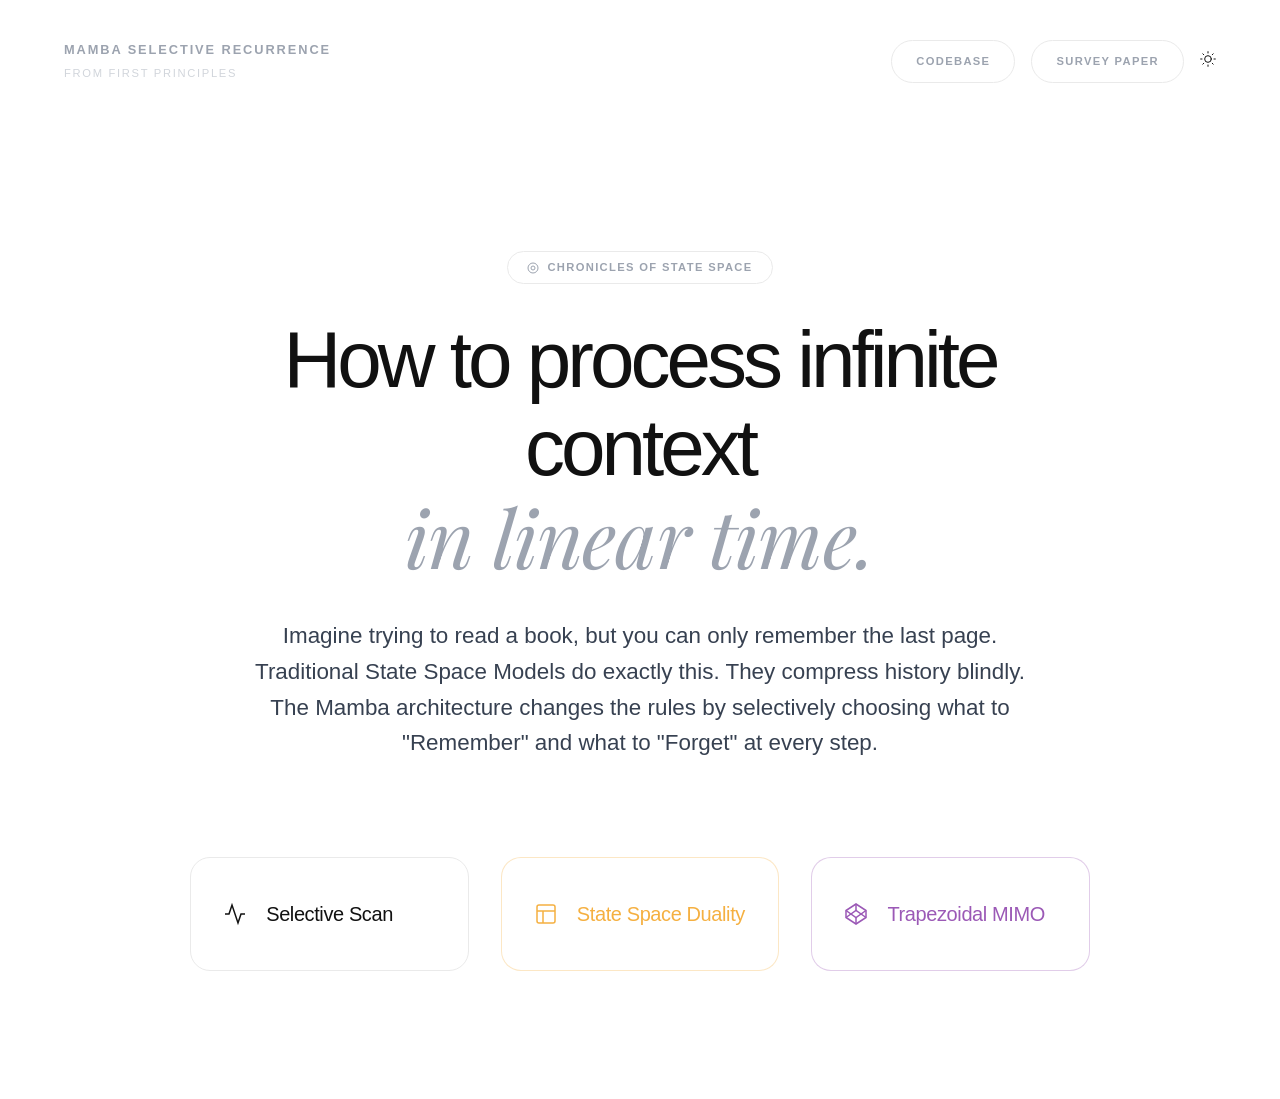
==== docs/index.html @ 4494acc4 "add explanation site" ====
<!DOCTYPE html>
<html lang="en">
<head>
  <meta charset="UTF-8">
  <meta name="viewport" content="width=device-width, initial-scale=1.0">
  <title>AETHER: Mamba Evolution</title>
  <link rel="stylesheet" href="style.css">
</head>
<body>

  <header class="header">
    <div class="logo-block">
      <span class="logo-main">Mamba Selective Recurrence</span>
      <span class="logo-sub">From First Principles</span>
    </div>
    <div class="nav-actions">
      <a href="https://github.com/state-spaces/mamba" target="_blank" class="btn-pill">Codebase</a>
      <a href="#" class="btn-pill">Survey Paper</a>
      <div class="btn-icon">
        <svg width="16" height="16" viewBox="0 0 24 24" fill="none" stroke="currentColor" stroke-width="1.5" stroke-linecap="round" stroke-linejoin="round"><circle cx="12" cy="12" r="5"></circle><line x1="12" y1="1" x2="12" y2="3"></line><line x1="12" y1="21" x2="12" y2="23"></line><line x1="4.22" y1="4.22" x2="5.64" y2="5.64"></line><line x1="18.36" y1="18.36" x2="19.78" y2="19.78"></line><line x1="1" y1="12" x2="3" y2="12"></line><line x1="21" y1="12" x2="23" y2="12"></line><line x1="4.22" y1="19.78" x2="5.64" y2="18.36"></line><line x1="18.36" y1="5.64" x2="19.78" y2="4.22"></line></svg>
      </div>
    </div>
  </header>

  <main class="container">
    <div class="hero-badge">
      <svg width="12" height="12" viewBox="0 0 24 24" fill="none" stroke="currentColor" stroke-width="2"><circle cx="12" cy="12" r="10"></circle><circle cx="12" cy="12" r="4"></circle></svg>
      Chronicles of State Space
    </div>
    
    <h1 class="hero-title">How to process infinite context<br><em>in linear time.</em></h1>
    
    <p class="hero-desc">
      Imagine trying to read a book, but you can only remember the last page. Traditional State Space Models do exactly this. They compress history blindly. The Mamba architecture changes the rules by selectively choosing what to "Remember" and what to "Forget" at every step.
    </p>

    <div class="cards-grid">
      <!-- Card 1 -->
      <a href="mamba-1/index.html" class="flat-card" style="color: var(--text-main);">
        <svg class="card-icon" viewBox="0 0 24 24" fill="none" stroke="currentColor"><polyline points="22 12 18 12 15 21 9 3 6 12 2 12"></polyline></svg>
        <span class="card-title">Selective Scan</span>
      </a>

      <!-- Card 2 -->
      <a href="mamba-2/index.html" class="flat-card" style="color: var(--accent-amber); border-color: rgba(245, 176, 65, 0.3);">
        <svg class="card-icon" viewBox="0 0 24 24" fill="none" stroke="currentColor"><rect x="3" y="3" width="18" height="18" rx="2" ry="2"></rect><line x1="3" y1="9" x2="21" y2="9"></line><line x1="9" y1="21" x2="9" y2="9"></line></svg>
        <span class="card-title" style="color: var(--accent-amber);">State Space Duality</span>
      </a>

      <!-- Card 3 -->
      <a href="mamba-3/index.html" class="flat-card" style="color: var(--accent-purple); border-color: rgba(155, 89, 182, 0.3);">
        <svg class="card-icon" viewBox="0 0 24 24" fill="none" stroke="currentColor"><polygon points="12 2 22 8.5 22 15.5 12 22 2 15.5 2 8.5 12 2"></polygon><line x1="12" y1="22" x2="12" y2="15.5"></line><polyline points="22 8.5 12 15.5 2 8.5"></polyline><polyline points="2 15.5 12 8.5 22 15.5"></polyline><line x1="12" y1="2" x2="12" y2="8.5"></line></svg>
        <span class="card-title" style="color: var(--accent-purple);">Trapezoidal MIMO</span>
      </a>
    </div>
  </main>

</body>
</html>
---- docs/style.css ----
/* AETHER: Pedagogical Long-Form Reading Style */

@import url('https://fonts.googleapis.com/css2?family=Playfair+Display:ital@1&display=swap');

:root {
  --bg-pure: #ffffff;
  --text-main: #111111;
  --text-soft: #374151;
  --text-lighter: #9ca3af;
  --border-light: #eaeaea;
  
  --accent-amber: #f5b041;
  --accent-cyan: #00bcd4;
  --accent-purple: #9b59b6;

  /* Classic native Apple typography */
  --font-sans: -apple-system, BlinkMacSystemFont, "Helvetica Neue", "Segoe UI", Roboto, sans-serif;
  --font-serif-italic: "Playfair Display", Georgia, serif;
  --font-mono: ui-monospace, SFMono-Regular, "SF Mono", Menlo, Consolas, monospace;
}

* {
  box-sizing: border-box;
  margin: 0;
  padding: 0;
  -webkit-font-smoothing: antialiased;
  -moz-osx-font-smoothing: grayscale;
}

body {
  background-color: var(--bg-pure);
  color: var(--text-main);
  font-family: var(--font-sans);
  line-height: 1.6;
  overflow-x: hidden;
}

/* Minimalist Floating Header */
.header {
  display: flex;
  justify-content: space-between;
  align-items: center;
  padding: 2.5rem 4rem;
  background: transparent;
  width: 100%;
}

.logo-block {
  display: flex;
  flex-direction: column;
}

.logo-main {
  font-size: 0.8rem;
  font-weight: 600;
  letter-spacing: 0.15em;
  color: var(--text-lighter);
  text-transform: uppercase;
}

.logo-sub {
  font-size: 0.7rem;
  font-weight: 500;
  color: #d1d5db;
  letter-spacing: 0.15em;
  text-transform: uppercase;
  margin-top: 0.3rem;
}

.nav-actions {
  display: flex;
  gap: 1rem;
  align-items: center;
}

.btn-pill {
  font-family: var(--font-sans);
  font-size: 0.7rem;
  font-weight: 600;
  text-transform: uppercase;
  letter-spacing: 0.12em;
  padding: 0.7rem 1.5rem;
  border: 1px solid var(--border-light);
  border-radius: 999px;
  color: var(--text-lighter);
  background: var(--bg-pure);
  cursor: pointer;
  text-decoration: none;
  transition: all 0.2s ease;
  display: inline-flex;
  align-items: center;
  justify-content: center;
}

.btn-pill:hover, .btn-pill.active {
  border-color: var(--text-main);
  color: var(--text-main);
}

.container {
  max-width: 1000px;
  margin: 0 auto;
  padding: 8rem 2rem;
  text-align: center;
}

/* Central Badge */
.hero-badge {
  display: inline-flex;
  align-items: center;
  gap: 0.5rem;
  padding: 0.4rem 1.2rem;
  border: 1px solid var(--border-light);
  border-radius: 999px;
  font-size: 0.7rem;
  font-weight: 600;
  text-transform: uppercase;
  letter-spacing: 0.12em;
  color: var(--text-lighter);
  margin-bottom: 2rem;
}

/* Mixed Typography Title */
.hero-title {
  font-family: var(--font-sans);
  font-size: 5rem;
  font-weight: 300;
  line-height: 1.1;
  color: var(--text-main);
  letter-spacing: -0.05em;
  margin-bottom: 2rem;
}

.hero-title em {
  font-family: var(--font-serif-italic);
  font-style: italic;
  font-weight: 400;
  color: var(--text-lighter);
  letter-spacing: -0.01em;
}

/* Thin Description */
.hero-desc {
  font-size: 1.4rem;
  font-weight: 300;
  color: var(--text-soft);
  max-width: 800px;
  margin: 0 auto 6rem;
  line-height: 1.6;
}

.cards-grid {
  display: grid;
  grid-template-columns: repeat(3, 1fr);
  gap: 2rem;
  max-width: 900px;
  margin: 0 auto;
}

.flat-card {
  background: var(--bg-pure);
  border: 1px solid var(--border-light);
  border-radius: 20px;
  padding: 2.5rem 2rem;
  display: flex;
  align-items: center;
  justify-content: flex-start;
  gap: 1.2rem;
  text-decoration: none;
  transition: all 0.2s ease;
}

.flat-card:hover { border-color: var(--text-lighter); }
.card-icon { width: 24px; height: 24px; stroke-width: 1.5; }
.card-title { font-size: 1.25rem; font-weight: 300; letter-spacing: -0.02em; }

/* ARTICLE LAYOUT */
.article-container {
  max-width: 720px;
  margin: 0 auto;
  padding: 4rem 2rem 10rem;
}

.article-container h1 {
  font-family: var(--font-sans);
  font-weight: 300;
  font-size: 4rem;
  letter-spacing: -0.05em;
  line-height: 1.1;
  margin-bottom: 4rem;
  text-align: center;
}

.article-container h1 em {
  font-family: var(--font-serif-italic);
  font-weight: 400;
  color: var(--text-lighter);
}

.article-container h2 {
  font-family: var(--font-sans);
  font-size: 1.75rem;
  font-weight: 400;
  color: var(--text-main);
  margin: 5rem 0 1.5rem;
  letter-spacing: -0.03em;
}

.article-container p {
  font-size: 1.2rem;
  font-weight: 300;
  color: var(--text-soft);
  line-height: 1.8;
  margin-bottom: 1.5rem;
}

.article-container strong {
  font-weight: 500;
  color: var(--text-main);
}

.katex-display {
  background: transparent;
  padding: 1.5rem 0;
  margin: 2rem 0;
  text-align: center;
}

.katex { font-size: 1.1em; color: var(--text-main); }

/* Static Minimal Figures */
.static-figure {
  margin: 4rem 0;
  padding: 3rem;
  background: var(--bg-pure);
  border: 1px solid var(--border-light);
  border-radius: 24px;
  display: flex;
  flex-direction: column;
  align-items: center;
  justify-content: center;
}

.figure-caption {
  margin-top: 2rem;
  font-size: 0.85rem;
  font-weight: 400;
  color: var(--text-lighter);
  text-transform: uppercase;
  letter-spacing: 0.1em;
}
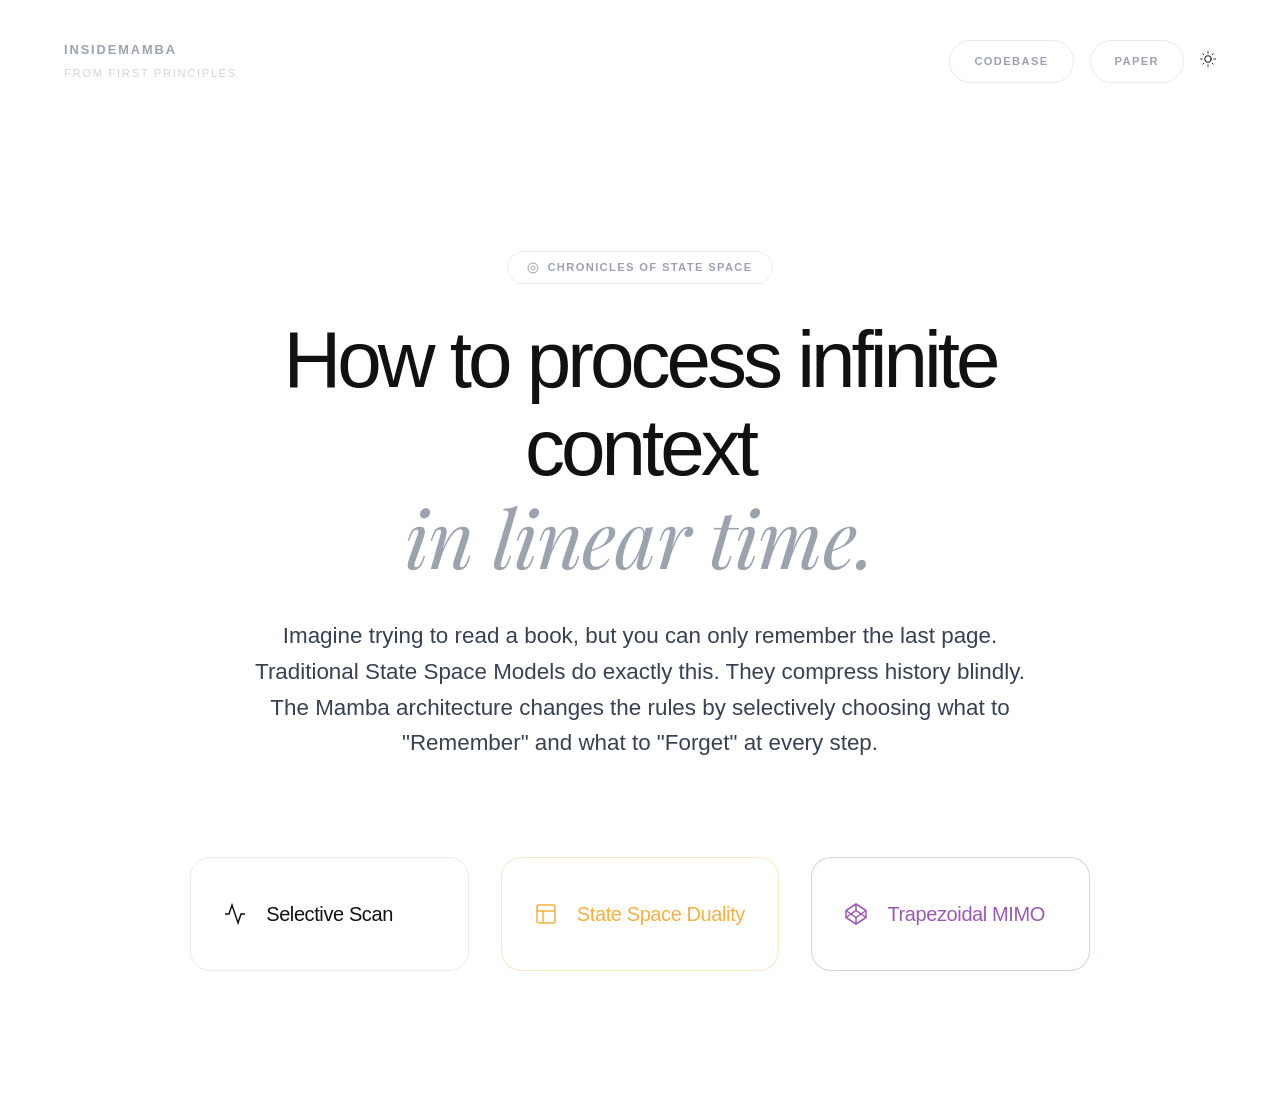
==== commit 00995cff: "fix deployment errors" ====
--- a/docs/index.html
+++ b/docs/index.html
@@ -3,19 +3,19 @@
 <head>
   <meta charset="UTF-8">
   <meta name="viewport" content="width=device-width, initial-scale=1.0">
-  <title>AETHER: Mamba Evolution</title>
+  <title>InsideMamba: Mamba Evolution</title>
   <link rel="stylesheet" href="style.css">
 </head>
 <body>
 
   <header class="header">
     <div class="logo-block">
-      <span class="logo-main">Mamba Selective Recurrence</span>
+      <span class="logo-main">InsideMamba</span>
       <span class="logo-sub">From First Principles</span>
     </div>
     <div class="nav-actions">
-      <a href="https://github.com/state-spaces/mamba" target="_blank" class="btn-pill">Codebase</a>
-      <a href="#" class="btn-pill">Survey Paper</a>
+      <a href="https://github.com/varun29-git/InsideMamba" target="_blank" class="btn-pill">Codebase</a>
+      <a href="https://arxiv.org/abs/2312.00752" target="_blank" class="btn-pill">Paper</a>
       <div class="btn-icon">
         <svg width="16" height="16" viewBox="0 0 24 24" fill="none" stroke="currentColor" stroke-width="1.5" stroke-linecap="round" stroke-linejoin="round"><circle cx="12" cy="12" r="5"></circle><line x1="12" y1="1" x2="12" y2="3"></line><line x1="12" y1="21" x2="12" y2="23"></line><line x1="4.22" y1="4.22" x2="5.64" y2="5.64"></line><line x1="18.36" y1="18.36" x2="19.78" y2="19.78"></line><line x1="1" y1="12" x2="3" y2="12"></line><line x1="21" y1="12" x2="23" y2="12"></line><line x1="4.22" y1="19.78" x2="5.64" y2="18.36"></line><line x1="18.36" y1="5.64" x2="19.78" y2="4.22"></line></svg>
       </div>
--- a/docs/style.css
+++ b/docs/style.css
@@ -1,4 +1,4 @@
-/* AETHER: Pedagogical Long-Form Reading Style */
+/* InsideMamba: Pedagogical Long-Form Reading Style */
 
 @import url('https://fonts.googleapis.com/css2?family=Playfair+Display:ital@1&display=swap');
 
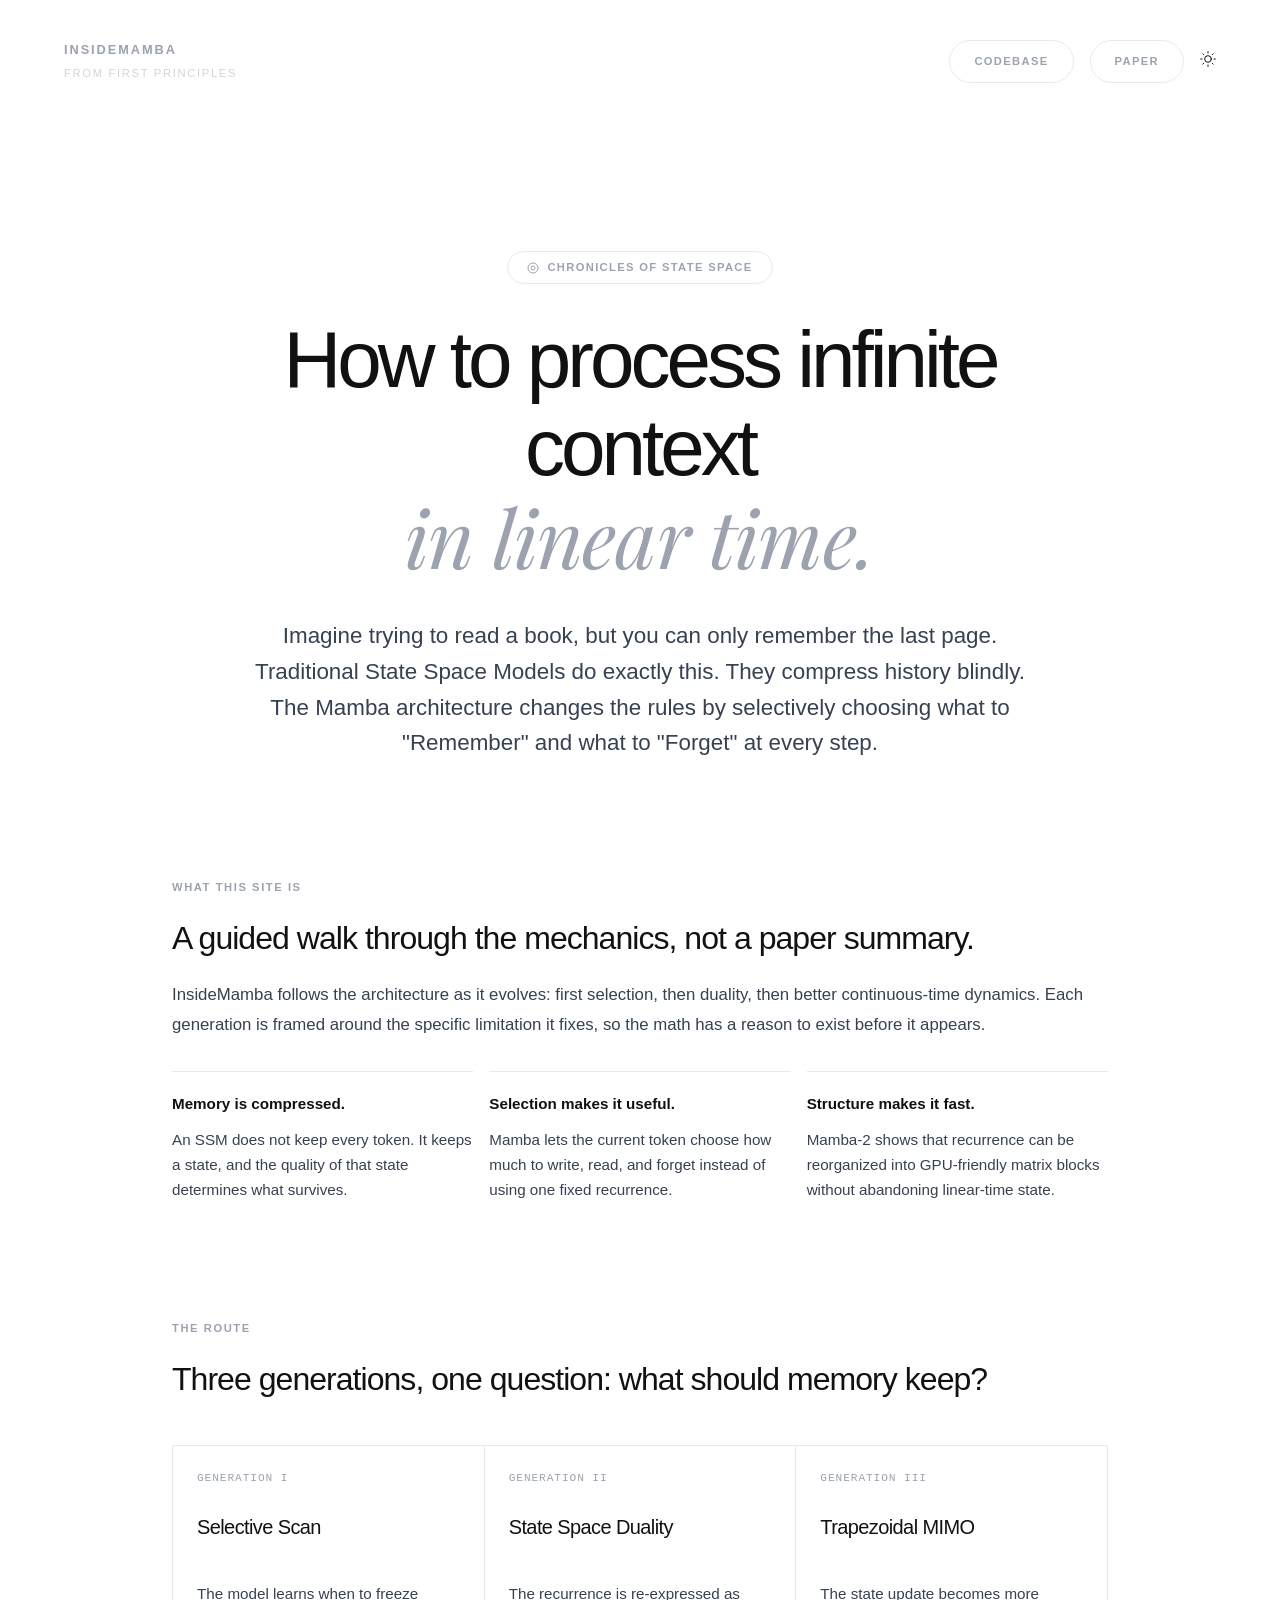
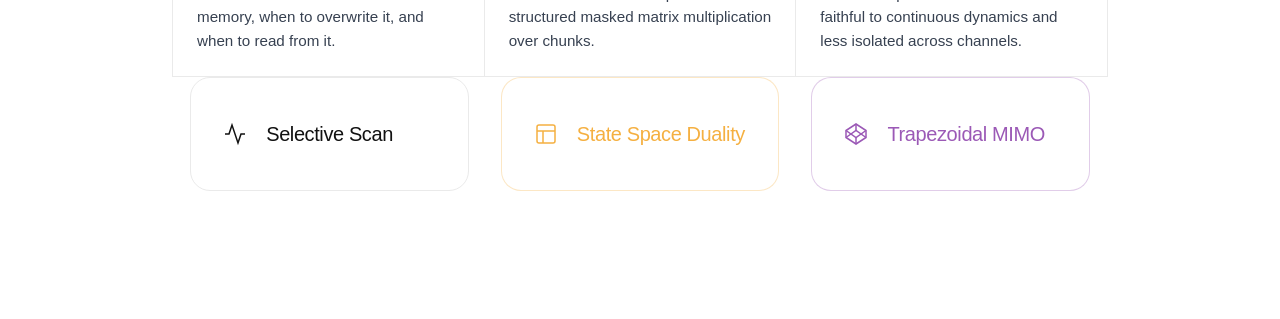
==== commit f1e84246: "add more context to the site" ====
--- a/docs/index.html
+++ b/docs/index.html
@@ -4,6 +4,7 @@
   <meta charset="UTF-8">
   <meta name="viewport" content="width=device-width, initial-scale=1.0">
   <title>InsideMamba: Mamba Evolution</title>
+  <link rel="icon" href="favicon.svg" type="image/svg+xml">
   <link rel="stylesheet" href="style.css">
 </head>
 <body>
@@ -34,6 +35,51 @@
       Imagine trying to read a book, but you can only remember the last page. Traditional State Space Models do exactly this. They compress history blindly. The Mamba architecture changes the rules by selectively choosing what to "Remember" and what to "Forget" at every step.
     </p>
 
+    <section class="landing-section">
+      <span class="section-kicker">What this site is</span>
+      <h2>A guided walk through the mechanics, not a paper summary.</h2>
+      <p>
+        InsideMamba follows the architecture as it evolves: first selection, then duality, then better continuous-time dynamics. Each generation is framed around the specific limitation it fixes, so the math has a reason to exist before it appears.
+      </p>
+
+      <div class="thesis-grid">
+        <div class="thesis-card">
+          <strong>Memory is compressed.</strong>
+          <span>An SSM does not keep every token. It keeps a state, and the quality of that state determines what survives.</span>
+        </div>
+        <div class="thesis-card">
+          <strong>Selection makes it useful.</strong>
+          <span>Mamba lets the current token choose how much to write, read, and forget instead of using one fixed recurrence.</span>
+        </div>
+        <div class="thesis-card">
+          <strong>Structure makes it fast.</strong>
+          <span>Mamba-2 shows that recurrence can be reorganized into GPU-friendly matrix blocks without abandoning linear-time state.</span>
+        </div>
+      </div>
+    </section>
+
+    <section class="landing-section">
+      <span class="section-kicker">The route</span>
+      <h2>Three generations, one question: what should memory keep?</h2>
+      <div class="journey-map">
+        <a href="mamba-1/index.html" class="journey-step">
+          <small>Generation I</small>
+          <strong>Selective Scan</strong>
+          <span>The model learns when to freeze memory, when to overwrite it, and when to read from it.</span>
+        </a>
+        <a href="mamba-2/index.html" class="journey-step">
+          <small>Generation II</small>
+          <strong>State Space Duality</strong>
+          <span>The recurrence is re-expressed as structured masked matrix multiplication over chunks.</span>
+        </a>
+        <a href="mamba-3/index.html" class="journey-step">
+          <small>Generation III</small>
+          <strong>Trapezoidal MIMO</strong>
+          <span>The state update becomes more faithful to continuous dynamics and less isolated across channels.</span>
+        </a>
+      </div>
+    </section>
+
     <div class="cards-grid">
       <!-- Card 1 -->
       <a href="mamba-1/index.html" class="flat-card" style="color: var(--text-main);">
--- a/docs/style.css
+++ b/docs/style.css
@@ -174,6 +174,120 @@
 .card-icon { width: 24px; height: 24px; stroke-width: 1.5; }
 .card-title { font-size: 1.25rem; font-weight: 300; letter-spacing: -0.02em; }
 
+.landing-section {
+  margin-top: 7rem;
+  text-align: left;
+}
+
+.landing-section h2 {
+  font-size: 2rem;
+  font-weight: 400;
+  letter-spacing: -0.03em;
+  margin-bottom: 1rem;
+}
+
+.landing-section p {
+  color: var(--text-soft);
+  font-size: 1.05rem;
+  font-weight: 300;
+  line-height: 1.75;
+}
+
+.section-kicker {
+  display: inline-block;
+  font-size: 0.7rem;
+  font-weight: 700;
+  letter-spacing: 0.14em;
+  text-transform: uppercase;
+  color: var(--text-lighter);
+  margin-bottom: 1rem;
+}
+
+.thesis-grid {
+  display: grid;
+  grid-template-columns: repeat(3, 1fr);
+  gap: 1rem;
+  margin-top: 2rem;
+}
+
+.thesis-card {
+  border-top: 1px solid var(--border-light);
+  padding-top: 1.25rem;
+}
+
+.thesis-card strong {
+  display: block;
+  color: var(--text-main);
+  font-size: 0.95rem;
+  font-weight: 600;
+  margin-bottom: 0.65rem;
+}
+
+.thesis-card span {
+  color: var(--text-soft);
+  display: block;
+  font-size: 0.95rem;
+  font-weight: 300;
+  line-height: 1.65;
+}
+
+.journey-map {
+  display: grid;
+  grid-template-columns: repeat(3, minmax(0, 1fr));
+  gap: 1px;
+  margin-top: 2.5rem;
+  border: 1px solid var(--border-light);
+  background: var(--border-light);
+}
+
+.journey-step {
+  display: flex;
+  flex-direction: column;
+  min-height: 230px;
+  padding: 1.5rem;
+  background: var(--bg-pure);
+  color: var(--text-main);
+  text-decoration: none;
+  transition: background 0.2s ease;
+}
+
+.journey-step:hover {
+  background: #fafafa;
+}
+
+.journey-step small {
+  color: var(--text-lighter);
+  font-family: var(--font-mono);
+  font-size: 0.7rem;
+  letter-spacing: 0.08em;
+  text-transform: uppercase;
+}
+
+.journey-step strong {
+  margin-top: 1.4rem;
+  font-size: 1.25rem;
+  font-weight: 400;
+  letter-spacing: -0.03em;
+}
+
+.journey-step span {
+  margin-top: auto;
+  color: var(--text-soft);
+  font-size: 0.95rem;
+  font-weight: 300;
+  line-height: 1.55;
+}
+
+.mini-equation {
+  margin-top: 2rem;
+  padding: 1.4rem;
+  border: 1px solid var(--border-light);
+  color: var(--text-soft);
+  font-family: var(--font-mono);
+  font-size: 0.95rem;
+  line-height: 1.8;
+}
+
 /* ARTICLE LAYOUT */
 .article-container {
   max-width: 720px;
@@ -249,3 +363,162 @@
   text-transform: uppercase;
   letter-spacing: 0.1em;
 }
+
+.static-figure.wide {
+  width: min(920px, calc(100vw - 4rem));
+  margin-left: 50%;
+  transform: translateX(-50%);
+}
+
+.static-figure svg {
+  max-width: 100%;
+  height: auto;
+}
+
+.diagram-title {
+  align-self: stretch;
+  display: flex;
+  justify-content: space-between;
+  gap: 1rem;
+  margin-bottom: 2rem;
+  color: var(--text-lighter);
+  font-family: var(--font-mono);
+  font-size: 0.75rem;
+  letter-spacing: 0.08em;
+  text-transform: uppercase;
+}
+
+.synthesis {
+  margin-top: 6rem;
+  padding-top: 2.5rem;
+  border-top: 1px solid var(--border-light);
+}
+
+.synthesis h2 {
+  margin-top: 0;
+}
+
+.synthesis-grid {
+  display: grid;
+  grid-template-columns: repeat(3, 1fr);
+  gap: 1rem;
+  margin-top: 2rem;
+}
+
+.synthesis-item {
+  border-left: 1px solid var(--border-light);
+  padding-left: 1rem;
+}
+
+.synthesis-item strong {
+  display: block;
+  margin-bottom: 0.5rem;
+}
+
+.synthesis-item span {
+  color: var(--text-soft);
+  font-size: 0.95rem;
+  font-weight: 300;
+  line-height: 1.6;
+}
+
+.scan-token,
+.scan-block,
+.orbit-dot,
+.mimo-signal {
+  animation-duration: 4s;
+  animation-iteration-count: infinite;
+  animation-timing-function: ease-in-out;
+}
+
+.scan-token {
+  animation-name: tokenPulse;
+}
+
+.scan-block {
+  animation-name: blockPulse;
+}
+
+.orbit-dot {
+  transform-origin: 320px 120px;
+  animation-name: orbitState;
+  animation-timing-function: linear;
+}
+
+.mimo-signal {
+  animation-name: signalFlow;
+}
+
+.delay-1 { animation-delay: 0.4s; }
+.delay-2 { animation-delay: 0.8s; }
+.delay-3 { animation-delay: 1.2s; }
+.delay-4 { animation-delay: 1.6s; }
+
+@keyframes tokenPulse {
+  0%, 100% { opacity: 0.35; stroke-width: 1.5; }
+  45%, 60% { opacity: 1; stroke-width: 3; }
+}
+
+@keyframes blockPulse {
+  0%, 100% { opacity: 0.18; }
+  50% { opacity: 0.65; }
+}
+
+@keyframes orbitState {
+  from { transform: rotate(0deg); }
+  to { transform: rotate(360deg); }
+}
+
+@keyframes signalFlow {
+  0%, 100% { opacity: 0.2; stroke-dashoffset: 60; }
+  50% { opacity: 0.95; stroke-dashoffset: 0; }
+}
+
+@media (max-width: 820px) {
+  .header {
+    align-items: flex-start;
+    flex-direction: column;
+    gap: 1.5rem;
+    padding: 1.5rem;
+  }
+
+  .nav-actions {
+    flex-wrap: wrap;
+  }
+
+  .container {
+    padding: 4rem 1.25rem;
+  }
+
+  .hero-title {
+    font-size: 3rem;
+  }
+
+  .hero-desc {
+    font-size: 1.1rem;
+    margin-bottom: 3rem;
+  }
+
+  .cards-grid,
+  .thesis-grid,
+  .journey-map,
+  .synthesis-grid {
+    grid-template-columns: 1fr;
+  }
+
+  .article-container h1 {
+    font-size: 2.8rem;
+  }
+
+  .article-container p {
+    font-size: 1.05rem;
+  }
+
+  .static-figure,
+  .static-figure.wide {
+    padding: 1.25rem;
+    width: 100%;
+    margin-left: 0;
+    transform: none;
+  }
+}
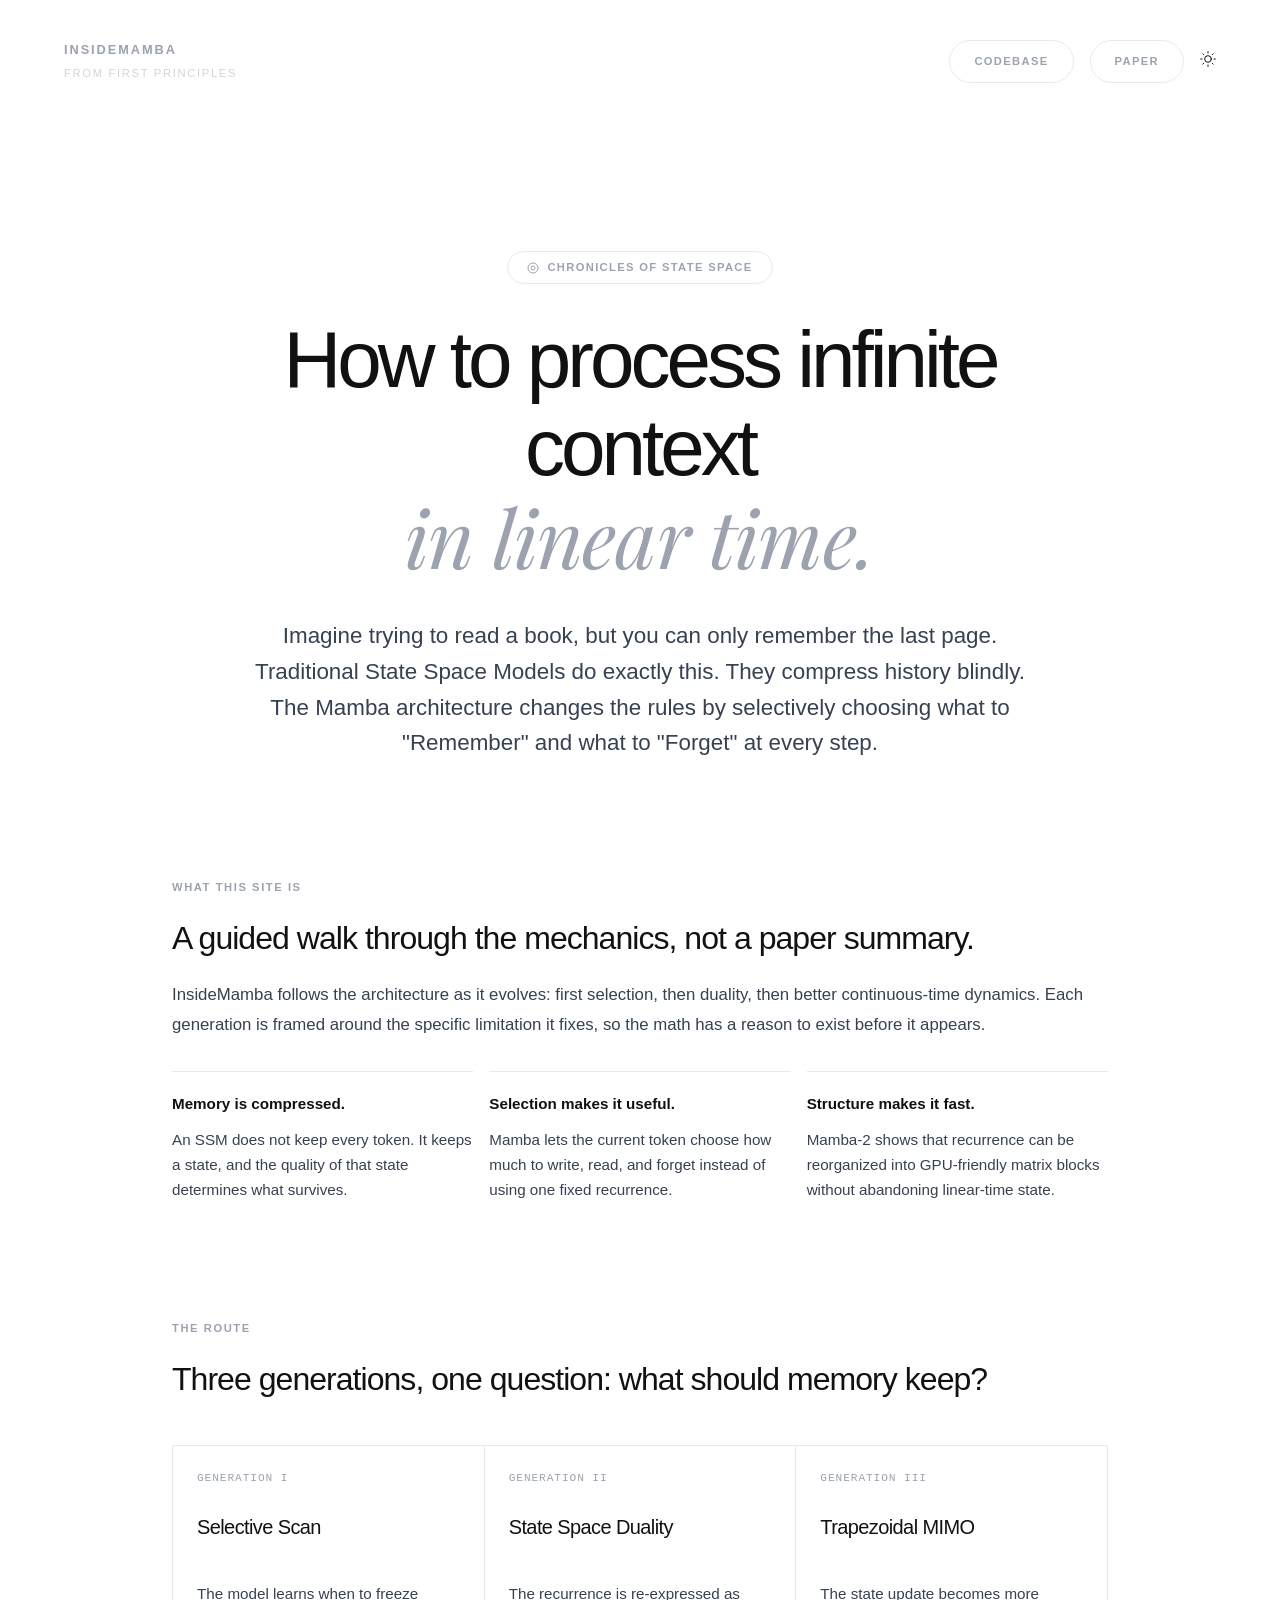
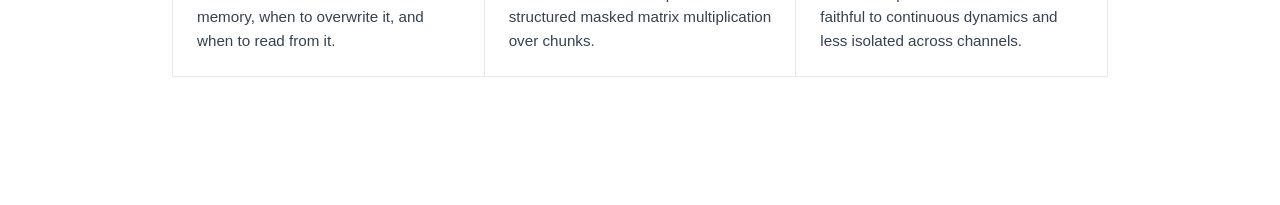
==== commit 8ff910ef: "fix errors" ====
--- a/docs/index.html
+++ b/docs/index.html
@@ -80,25 +80,6 @@
       </div>
     </section>
 
-    <div class="cards-grid">
-      <!-- Card 1 -->
-      <a href="mamba-1/index.html" class="flat-card" style="color: var(--text-main);">
-        <svg class="card-icon" viewBox="0 0 24 24" fill="none" stroke="currentColor"><polyline points="22 12 18 12 15 21 9 3 6 12 2 12"></polyline></svg>
-        <span class="card-title">Selective Scan</span>
-      </a>
-
-      <!-- Card 2 -->
-      <a href="mamba-2/index.html" class="flat-card" style="color: var(--accent-amber); border-color: rgba(245, 176, 65, 0.3);">
-        <svg class="card-icon" viewBox="0 0 24 24" fill="none" stroke="currentColor"><rect x="3" y="3" width="18" height="18" rx="2" ry="2"></rect><line x1="3" y1="9" x2="21" y2="9"></line><line x1="9" y1="21" x2="9" y2="9"></line></svg>
-        <span class="card-title" style="color: var(--accent-amber);">State Space Duality</span>
-      </a>
-
-      <!-- Card 3 -->
-      <a href="mamba-3/index.html" class="flat-card" style="color: var(--accent-purple); border-color: rgba(155, 89, 182, 0.3);">
-        <svg class="card-icon" viewBox="0 0 24 24" fill="none" stroke="currentColor"><polygon points="12 2 22 8.5 22 15.5 12 22 2 15.5 2 8.5 12 2"></polygon><line x1="12" y1="22" x2="12" y2="15.5"></line><polyline points="22 8.5 12 15.5 2 8.5"></polyline><polyline points="2 15.5 12 8.5 22 15.5"></polyline><line x1="12" y1="2" x2="12" y2="8.5"></line></svg>
-        <span class="card-title" style="color: var(--accent-purple);">Trapezoidal MIMO</span>
-      </a>
-    </div>
   </main>
 
 </body>
--- a/docs/style.css
+++ b/docs/style.css
@@ -149,31 +149,6 @@
   line-height: 1.6;
 }
 
-.cards-grid {
-  display: grid;
-  grid-template-columns: repeat(3, 1fr);
-  gap: 2rem;
-  max-width: 900px;
-  margin: 0 auto;
-}
-
-.flat-card {
-  background: var(--bg-pure);
-  border: 1px solid var(--border-light);
-  border-radius: 20px;
-  padding: 2.5rem 2rem;
-  display: flex;
-  align-items: center;
-  justify-content: flex-start;
-  gap: 1.2rem;
-  text-decoration: none;
-  transition: all 0.2s ease;
-}
-
-.flat-card:hover { border-color: var(--text-lighter); }
-.card-icon { width: 24px; height: 24px; stroke-width: 1.5; }
-.card-title { font-size: 1.25rem; font-weight: 300; letter-spacing: -0.02em; }
-
 .landing-section {
   margin-top: 7rem;
   text-align: left;
@@ -440,7 +415,7 @@
 }
 
 .orbit-dot {
-  transform-origin: 320px 120px;
+  transform-origin: 570px 155px;
   animation-name: orbitState;
   animation-timing-function: linear;
 }
@@ -499,7 +474,6 @@
     margin-bottom: 3rem;
   }
 
-  .cards-grid,
   .thesis-grid,
   .journey-map,
   .synthesis-grid {
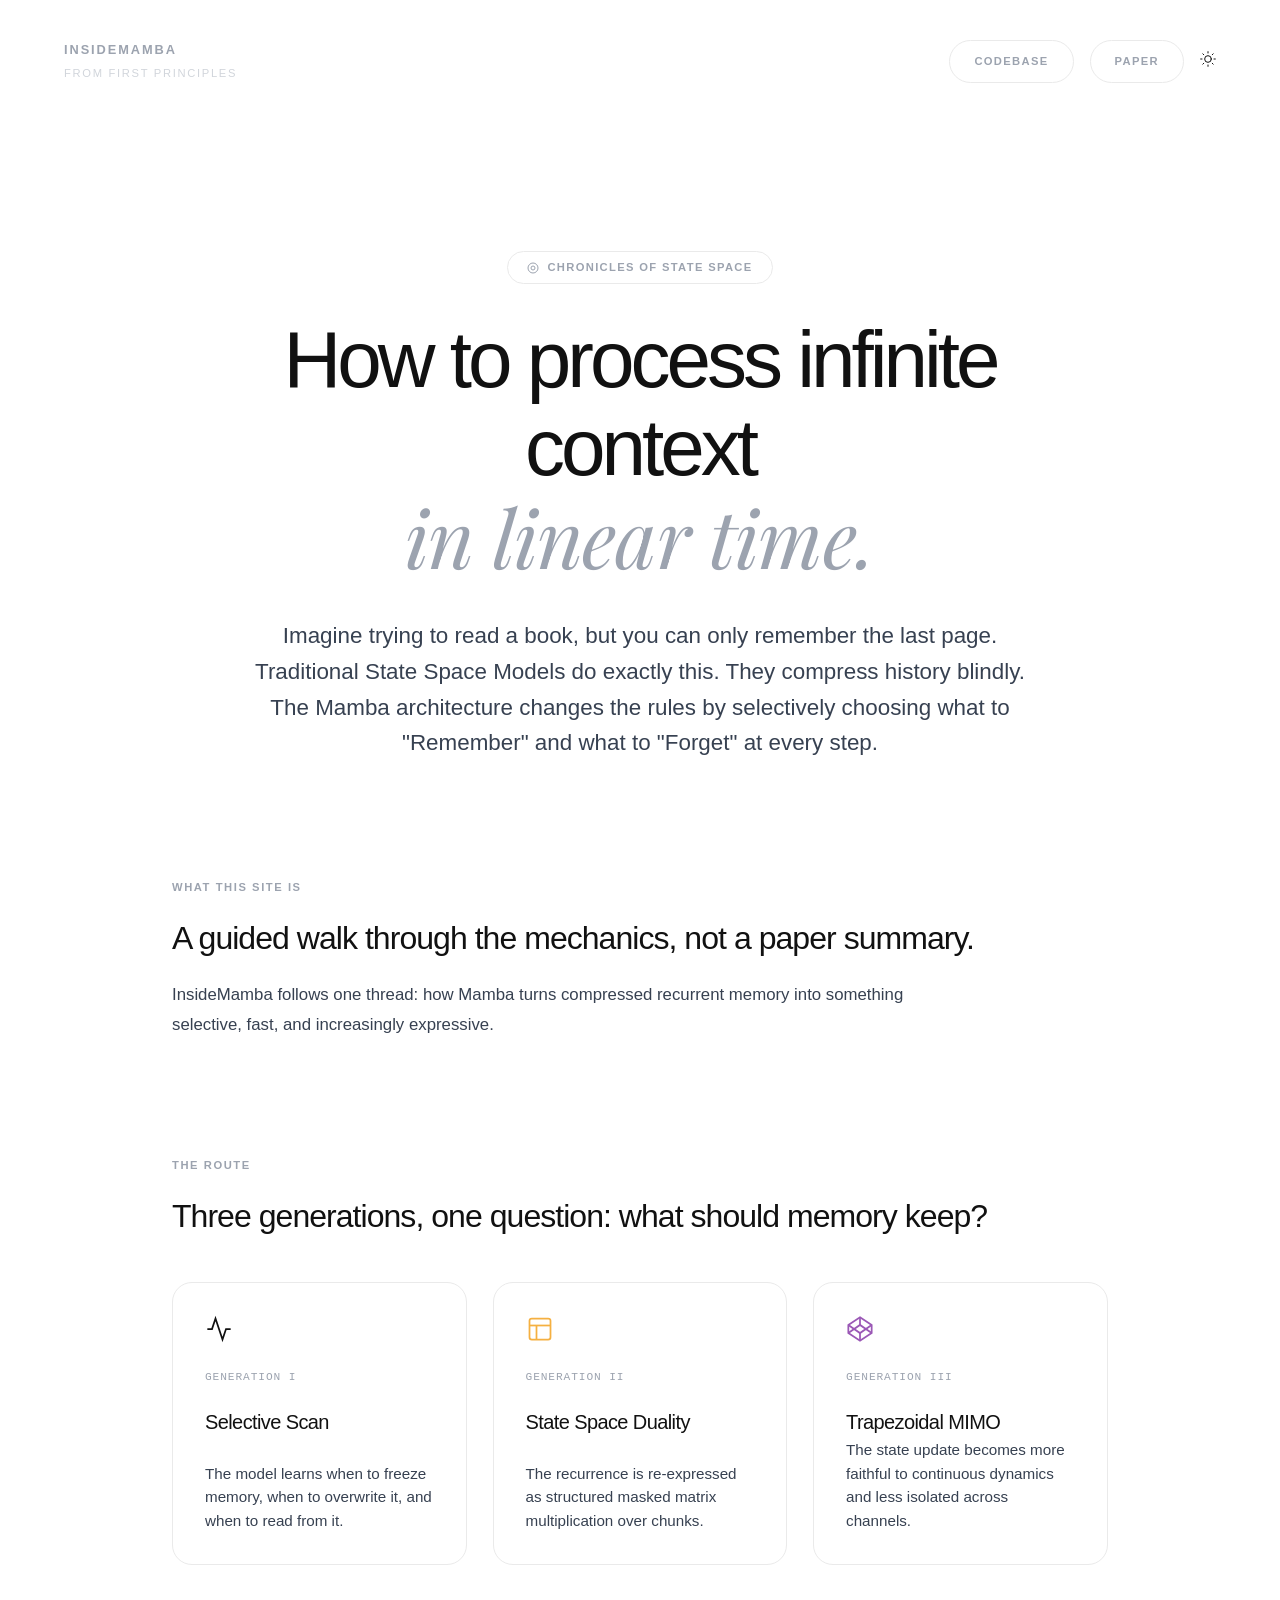
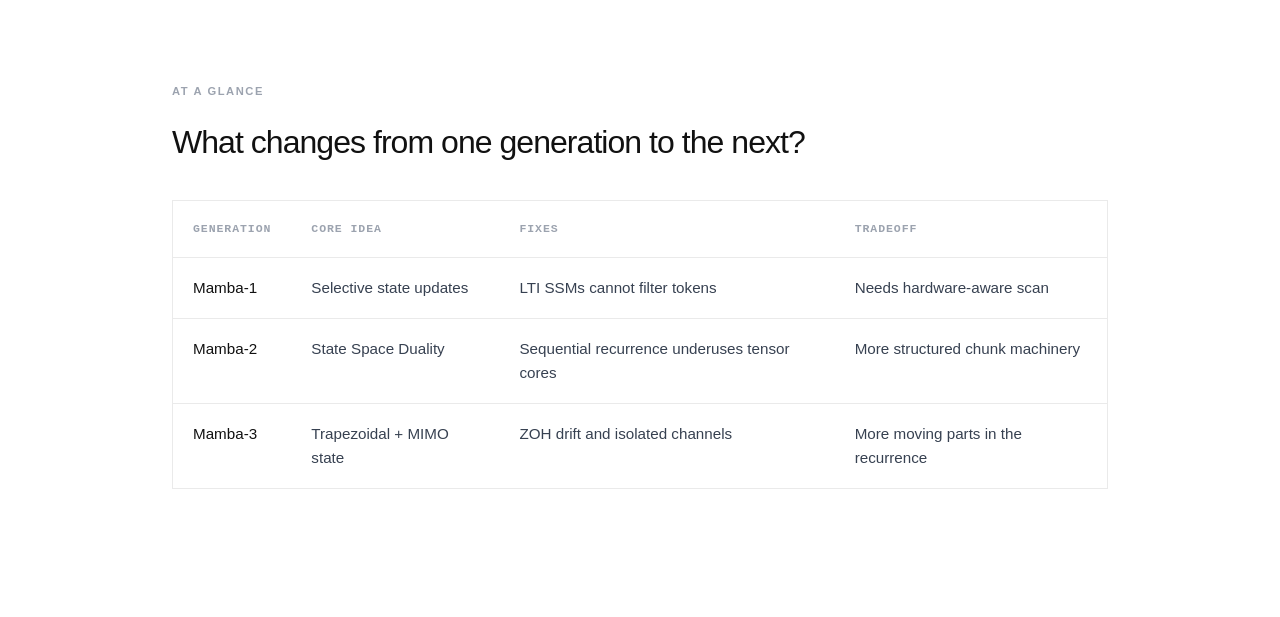
==== commit 1e050831: "fix textual verbose" ====
--- a/docs/index.html
+++ b/docs/index.html
@@ -39,23 +39,8 @@
       <span class="section-kicker">What this site is</span>
       <h2>A guided walk through the mechanics, not a paper summary.</h2>
       <p>
-        InsideMamba follows the architecture as it evolves: first selection, then duality, then better continuous-time dynamics. Each generation is framed around the specific limitation it fixes, so the math has a reason to exist before it appears.
+        InsideMamba follows one thread: how Mamba turns compressed recurrent memory into something selective, fast, and increasingly expressive.
       </p>
-
-      <div class="thesis-grid">
-        <div class="thesis-card">
-          <strong>Memory is compressed.</strong>
-          <span>An SSM does not keep every token. It keeps a state, and the quality of that state determines what survives.</span>
-        </div>
-        <div class="thesis-card">
-          <strong>Selection makes it useful.</strong>
-          <span>Mamba lets the current token choose how much to write, read, and forget instead of using one fixed recurrence.</span>
-        </div>
-        <div class="thesis-card">
-          <strong>Structure makes it fast.</strong>
-          <span>Mamba-2 shows that recurrence can be reorganized into GPU-friendly matrix blocks without abandoning linear-time state.</span>
-        </div>
-      </div>
     </section>
 
     <section class="landing-section">
@@ -63,16 +48,31 @@
       <h2>Three generations, one question: what should memory keep?</h2>
       <div class="journey-map">
         <a href="mamba-1/index.html" class="journey-step">
+          <svg class="journey-icon" viewBox="0 0 24 24" fill="none" stroke="currentColor">
+            <polyline points="22 12 18 12 15 21 9 3 6 12 2 12"></polyline>
+          </svg>
           <small>Generation I</small>
           <strong>Selective Scan</strong>
           <span>The model learns when to freeze memory, when to overwrite it, and when to read from it.</span>
         </a>
         <a href="mamba-2/index.html" class="journey-step">
+          <svg class="journey-icon amber" viewBox="0 0 24 24" fill="none" stroke="currentColor">
+            <rect x="3" y="3" width="18" height="18" rx="2" ry="2"></rect>
+            <line x1="3" y1="9" x2="21" y2="9"></line>
+            <line x1="9" y1="21" x2="9" y2="9"></line>
+          </svg>
           <small>Generation II</small>
           <strong>State Space Duality</strong>
           <span>The recurrence is re-expressed as structured masked matrix multiplication over chunks.</span>
         </a>
         <a href="mamba-3/index.html" class="journey-step">
+          <svg class="journey-icon purple" viewBox="0 0 24 24" fill="none" stroke="currentColor">
+            <polygon points="12 2 22 8.5 22 15.5 12 22 2 15.5 2 8.5 12 2"></polygon>
+            <line x1="12" y1="22" x2="12" y2="15.5"></line>
+            <polyline points="22 8.5 12 15.5 2 8.5"></polyline>
+            <polyline points="2 15.5 12 8.5 22 15.5"></polyline>
+            <line x1="12" y1="2" x2="12" y2="8.5"></line>
+          </svg>
           <small>Generation III</small>
           <strong>Trapezoidal MIMO</strong>
           <span>The state update becomes more faithful to continuous dynamics and less isolated across channels.</span>
@@ -80,6 +80,43 @@
       </div>
     </section>
 
+    <section class="landing-section">
+      <span class="section-kicker">At a glance</span>
+      <h2>What changes from one generation to the next?</h2>
+      <div class="comparison-wrap">
+        <table class="comparison-table">
+          <thead>
+            <tr>
+              <th>Generation</th>
+              <th>Core idea</th>
+              <th>Fixes</th>
+              <th>Tradeoff</th>
+            </tr>
+          </thead>
+          <tbody>
+            <tr>
+              <td>Mamba-1</td>
+              <td>Selective state updates</td>
+              <td>LTI SSMs cannot filter tokens</td>
+              <td>Needs hardware-aware scan</td>
+            </tr>
+            <tr>
+              <td>Mamba-2</td>
+              <td>State Space Duality</td>
+              <td>Sequential recurrence underuses tensor cores</td>
+              <td>More structured chunk machinery</td>
+            </tr>
+            <tr>
+              <td>Mamba-3</td>
+              <td>Trapezoidal + MIMO state</td>
+              <td>ZOH drift and isolated channels</td>
+              <td>More moving parts in the recurrence</td>
+            </tr>
+          </tbody>
+        </table>
+      </div>
+    </section>
+
   </main>
 
 </body>
--- a/docs/style.css
+++ b/docs/style.css
@@ -166,6 +166,7 @@
   font-size: 1.05rem;
   font-weight: 300;
   line-height: 1.75;
+  max-width: 760px;
 }
 
 .section-kicker {
@@ -178,56 +179,45 @@
   margin-bottom: 1rem;
 }
 
-.thesis-grid {
-  display: grid;
-  grid-template-columns: repeat(3, 1fr);
-  gap: 1rem;
-  margin-top: 2rem;
-}
-
-.thesis-card {
-  border-top: 1px solid var(--border-light);
-  padding-top: 1.25rem;
-}
-
-.thesis-card strong {
-  display: block;
-  color: var(--text-main);
-  font-size: 0.95rem;
-  font-weight: 600;
-  margin-bottom: 0.65rem;
-}
-
-.thesis-card span {
-  color: var(--text-soft);
-  display: block;
-  font-size: 0.95rem;
-  font-weight: 300;
-  line-height: 1.65;
-}
-
 .journey-map {
   display: grid;
   grid-template-columns: repeat(3, minmax(0, 1fr));
-  gap: 1px;
+  gap: 1.6rem;
   margin-top: 2.5rem;
-  border: 1px solid var(--border-light);
-  background: var(--border-light);
 }
 
 .journey-step {
   display: flex;
   flex-direction: column;
   min-height: 230px;
-  padding: 1.5rem;
+  padding: 2rem;
   background: var(--bg-pure);
+  border: 1px solid var(--border-light);
+  border-radius: 20px;
   color: var(--text-main);
   text-decoration: none;
-  transition: background 0.2s ease;
+  transition: border-color 0.2s ease, transform 0.2s ease;
 }
 
 .journey-step:hover {
-  background: #fafafa;
+  border-color: var(--text-lighter);
+  transform: translateY(-2px);
+}
+
+.journey-icon {
+  color: var(--text-main);
+  height: 28px;
+  margin-bottom: 1.6rem;
+  stroke-width: 1.5;
+  width: 28px;
+}
+
+.journey-icon.amber {
+  color: var(--accent-amber);
+}
+
+.journey-icon.purple {
+  color: var(--accent-purple);
 }
 
 .journey-step small {
@@ -239,7 +229,7 @@
 }
 
 .journey-step strong {
-  margin-top: 1.4rem;
+  margin-top: 1.2rem;
   font-size: 1.25rem;
   font-weight: 400;
   letter-spacing: -0.03em;
@@ -261,6 +251,52 @@
   font-family: var(--font-mono);
   font-size: 0.95rem;
   line-height: 1.8;
+}
+
+.comparison-wrap {
+  border: 1px solid var(--border-light);
+  margin-top: 2rem;
+  overflow-x: auto;
+}
+
+.comparison-table {
+  border-collapse: collapse;
+  min-width: 760px;
+  width: 100%;
+}
+
+.comparison-table th,
+.comparison-table td {
+  border-bottom: 1px solid var(--border-light);
+  padding: 1.15rem 1.25rem;
+  text-align: left;
+  vertical-align: top;
+}
+
+.comparison-table th {
+  color: var(--text-lighter);
+  font-family: var(--font-mono);
+  font-size: 0.72rem;
+  font-weight: 600;
+  letter-spacing: 0.08em;
+  text-transform: uppercase;
+}
+
+.comparison-table td {
+  color: var(--text-soft);
+  font-size: 0.95rem;
+  font-weight: 300;
+  line-height: 1.55;
+}
+
+.comparison-table td:first-child {
+  color: var(--text-main);
+  font-weight: 500;
+  white-space: nowrap;
+}
+
+.comparison-table tr:last-child td {
+  border-bottom: 0;
 }
 
 /* ARTICLE LAYOUT */
@@ -361,6 +397,53 @@
   font-size: 0.75rem;
   letter-spacing: 0.08em;
   text-transform: uppercase;
+}
+
+.matrix-figure {
+  display: grid;
+  grid-template-columns: repeat(4, 42px);
+  grid-template-rows: repeat(4, 42px);
+  gap: 8px;
+  margin-top: 0.5rem;
+}
+
+.matrix-cell {
+  align-items: center;
+  background: #fff;
+  border: 1px solid var(--border-light);
+  border-radius: 8px;
+  display: flex;
+  justify-content: center;
+}
+
+.matrix-cell::before {
+  color: var(--text-main);
+  content: attr(data-label);
+  font-family: var(--font-mono);
+  font-size: 0.78rem;
+}
+
+.matrix-cell.diagonal {
+  border-color: #111;
+}
+
+.matrix-cell.decay {
+  background: rgba(245, 176, 65, 0.25);
+  border-color: rgba(245, 176, 65, 0.45);
+}
+
+.matrix-cell.empty::before {
+  color: var(--text-lighter);
+}
+
+.bridge-note {
+  border-left: 1px solid var(--border-light);
+  color: var(--text-soft);
+  font-size: 1.1rem;
+  font-weight: 300;
+  line-height: 1.75;
+  margin: 3rem 0 0;
+  padding-left: 1.25rem;
 }
 
 .synthesis {
@@ -474,7 +557,6 @@
     margin-bottom: 3rem;
   }
 
-  .thesis-grid,
   .journey-map,
   .synthesis-grid {
     grid-template-columns: 1fr;
